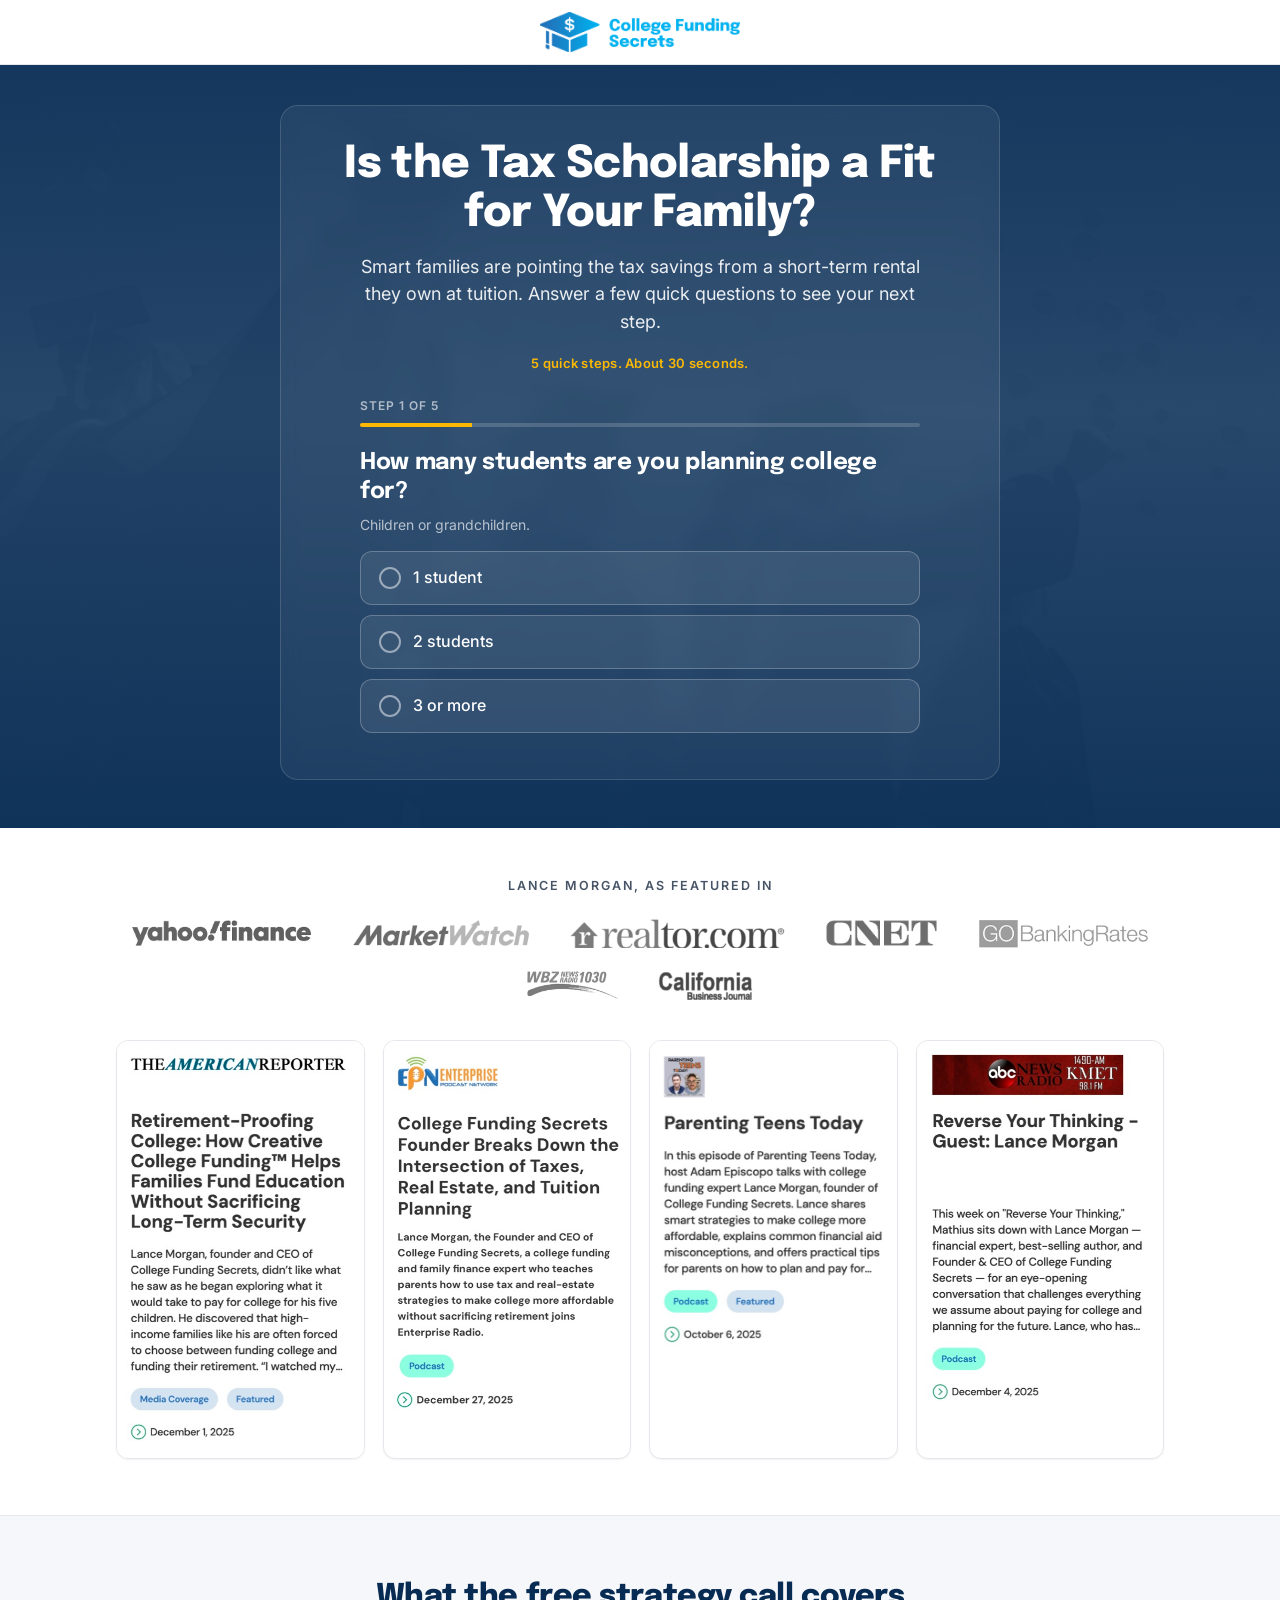
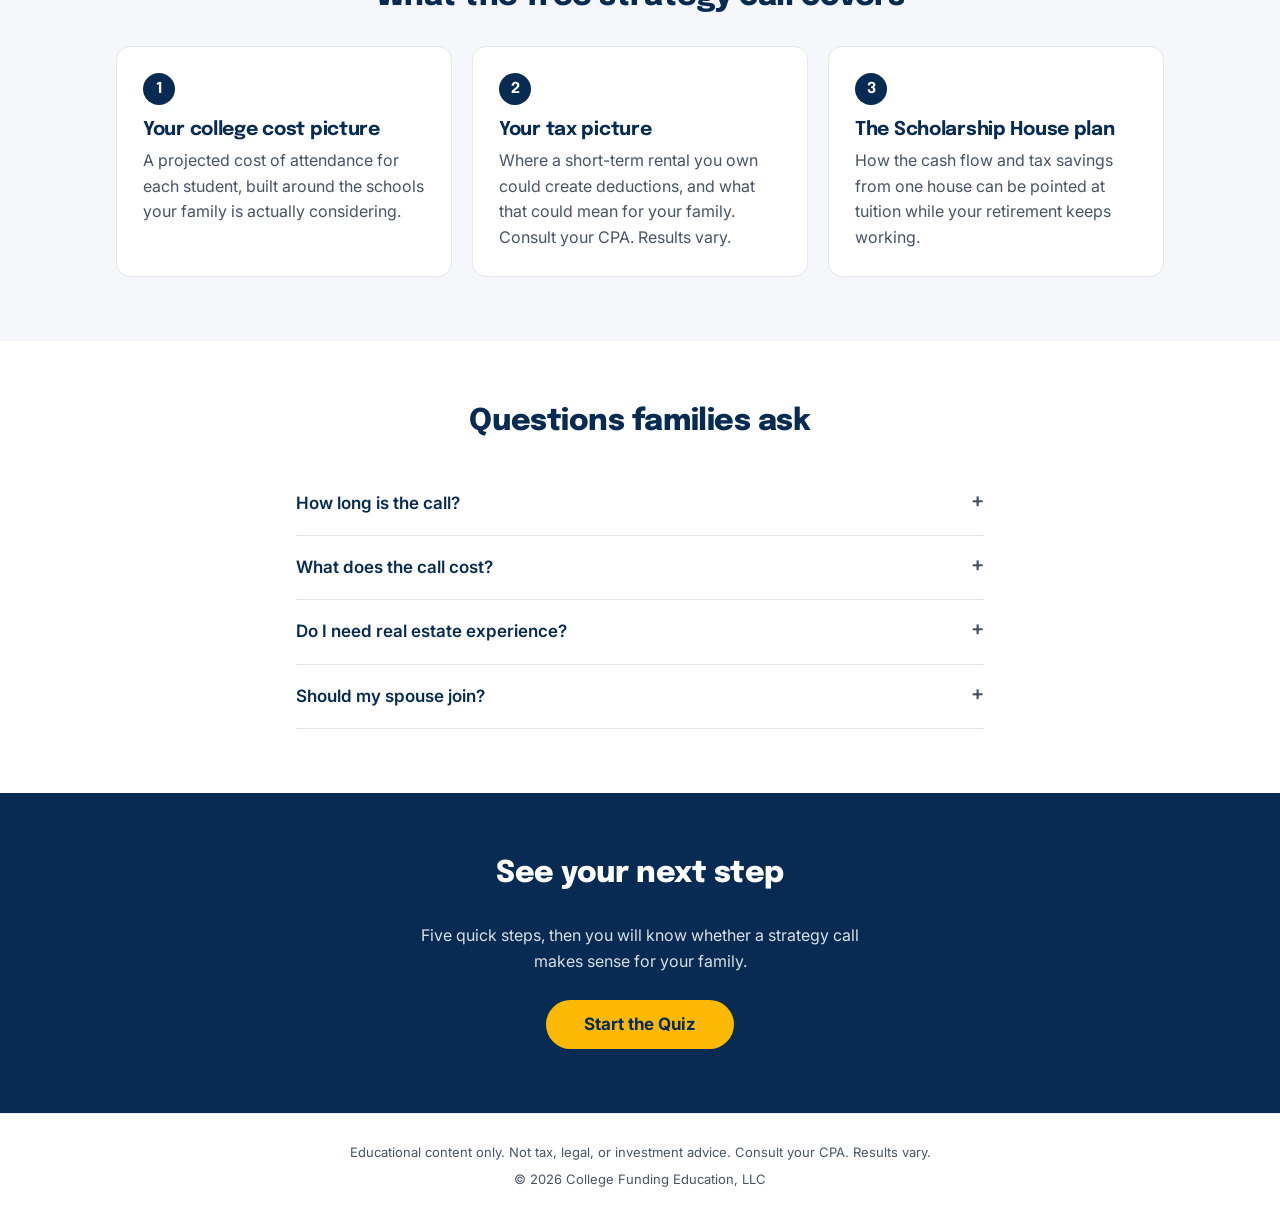
==== index.html @ 8c288daf "Tax Scholarship quiz funnel" ====
<!doctype html>
<html lang="en">
<head>
<meta charset="utf-8">
<meta name="viewport" content="width=device-width,initial-scale=1">
<title>Is the Tax Scholarship a Fit for Your Family?</title>
<meta name="description" content="">
<meta name="robots" content="noindex">
<link rel="preconnect" href="https://fonts.googleapis.com">
<link rel="preconnect" href="https://fonts.gstatic.com" crossorigin>
<link href="https://fonts.googleapis.com/css2?family=Epilogue:wght@700;800&family=Inter:wght@400;500;600&display=swap" rel="stylesheet">
<!-- Relative paths throughout (no leading slash), so the folder runs unchanged
     from a subdirectory on GitHub Pages, a GHL-hosted file, or file:// -->
<link rel="stylesheet" href="funnel.css">

<!-- Hyros universal script, copied from /li-old so the click is stitched across
     the hop from this page to the calendar. -->
<script>
/* Local previews (localhost, file://) must not send test visits and test
   emails to Lance's live pixel, GA4, Clarity or Hyros. Add ?track=1 to force
   tracking on in a local preview. */
window.FUNNEL_NO_TRACK = /^(localhost|127\.0\.0\.1|)$/.test(location.hostname) &&
                         !/[?&]track=1/.test(location.search);
</script>
<script>
if (!window.FUNNEL_NO_TRACK) {
var head = document.head;
var script = document.createElement('script');
script.type = 'text/javascript';
script.src = "https://211336.t.hyros.com/v1/lst/universal-script?ph=d2557963484bbd3fde07d4012f41f1094a35de990b7c147eac002d49f070d24c&tag=!clicked&ref_url=" + encodeURI(document.URL) ;
head.appendChild(script);
}
</script>

<!-- ============ TRACKING ============
     Every block here is inert until you put an id in funnel.config.js. Leave the
     ones you do not use exactly as they are: they cost nothing and removing them
     is how a pixel goes missing three clients later. -->
<script src="funnel.config.js"></script>
<script>
(function () {
  if (window.FUNNEL_NO_TRACK) { console.info('[funnel] local preview: tracking disabled'); return; }
  var t = (window.FUNNEL || {}).tracking || {};

  if (t.gtm) {
    (function(w,d,s,l,i){w[l]=w[l]||[];w[l].push({'gtm.start':+new Date(),event:'gtm.js'});
    var f=d.getElementsByTagName(s)[0],j=d.createElement(s);j.async=true;
    j.src='https://www.googletagmanager.com/gtm.js?id='+i;f.parentNode.insertBefore(j,f);
    })(window,document,'script','dataLayer',t.gtm);
  }

  var gaId = t.ga4 || (t.googleAds && t.googleAds.id) || '';
  if (gaId) {
    var s = document.createElement('script');
    s.async = true;
    s.src = 'https://www.googletagmanager.com/gtag/js?id=' + gaId;
    document.head.appendChild(s);
    window.dataLayer = window.dataLayer || [];
    window.gtag = function () { dataLayer.push(arguments); };
    gtag('js', new Date());
    if (t.ga4) gtag('config', t.ga4);
    if (t.googleAds && t.googleAds.id) gtag('config', t.googleAds.id);
  }

  if (t.metaPixel) {
    !function(f,b,e,v,n,t2,s2){if(f.fbq)return;n=f.fbq=function(){n.callMethod?
    n.callMethod.apply(n,arguments):n.queue.push(arguments)};if(!f._fbq)f._fbq=n;
    n.push=n;n.loaded=!0;n.version='2.0';n.queue=[];t2=b.createElement(e);t2.async=!0;
    t2.src=v;s2=b.getElementsByTagName(e)[0];s2.parentNode.insertBefore(t2,s2)}
    (window,document,'script','https://connect.facebook.net/en_US/fbevents.js');
    fbq('init', t.metaPixel); fbq('track', 'PageView');
  }

  if (t.clarity) {
    (function(c,l,a,r,i,t3,y){c[a]=c[a]||function(){(c[a].q=c[a].q||[]).push(arguments)};
    t3=l.createElement(r);t3.async=1;t3.src="https://www.clarity.ms/tag/"+i;
    y=l.getElementsByTagName(r)[0];y.parentNode.insertBefore(t3,y);
    })(window,document,"clarity","script",t.clarity);
  }
})();
</script>

<script>
/* Theme tokens come from the config so there is exactly one place colours live. */
(function () {
  var th = ((window.FUNNEL || {}).brand || {}).theme || {};
  var css = Object.keys(th).map(function (k) {
    return '--' + k.replace(/[A-Z]/g, function (m) { return '-' + m.toLowerCase(); }) + ':' + th[k];
  }).join(';');
  if (css) document.documentElement.setAttribute('style', css);
  var b = (window.FUNNEL || {}).brand || {};
  if (b.title) document.title = b.title;
  if (b.description) {
    var m = document.querySelector('meta[name=description]');
    if (m) m.setAttribute('content', b.description);
  }
})();
</script>
</head>

<body>

<div class="topbar"><img id="brandLogo" alt="College Funding Secrets" width="220" height="44"></div>

<!-- ============ HERO ============
     The quiz lives INSIDE the hero, so there is no scroll between reading the
     promise and answering the first question. Three states swap in the panel:
     quiz, qualified hand-off, not-a-fit hand-off. -->
<header class="hero" id="top">
  <div class="wrap">
    <div class="panel">
      <div id="heroHead">
        <h1 id="heroH1"></h1>
        <p class="sub" id="heroSub"></p>
        <p class="introNote" id="introNote"></p>
      </div>

      <section id="quiz" class="quiz" aria-label="Qualifying questions"></section>

      <section id="resOk" class="result" hidden aria-live="polite">
        <div class="spinner" aria-hidden="true"></div>
        <h2></h2>
        <p></p>
        <a class="cta" href="#"></a>
      </section>

      <section id="resDq" class="result" hidden aria-live="polite">
        <h2></h2>
        <p></p>
        <a class="cta" href="#"></a>
      </section>
    </div>
  </div>
</header>

<!-- ============ SECTIONS ============
     Rendered from CFG.sections. Order in the config is order on the page. -->
<div id="sections"></div>

<footer class="foot">
  <p id="footNote"></p>
  <p id="footBrand"></p>
</footer>

<script src="funnel.js"></script>
<script>
/* Section rendering. Kept out of funnel.js because this is presentation only. */
(function () {
  var CFG = window.FUNNEL, host = document.getElementById('sections');
  if (!CFG || !host) return;

  function esc(s) {
    return String(s == null ? '' : s).replace(/[&<>"]/g, function (c) {
      return ({ '&': '&amp;', '<': '&lt;', '>': '&gt;', '"': '&quot;' })[c];
    });
  }

  var build = {
    /* Press: an outlet logo strip, then the client's own media cards as images.
       Images, not retyped text, so nothing on the page can drift from what the
       outlet actually ran. */
    press: function (s) {
      var logos = s.logos || [], cards = s.cards || [];
      if (!logos.length && !cards.length) return '';
      return '<section class="sec press"><div class="inner">' +
        (s.title ? '<p class="eyebrow">' + esc(s.title) + '</p>' : '') +
        (logos.length ? '<div class="logos">' + logos.map(function (l) {
          return '<img src="' + esc(l.src) + '" alt="' + esc(l.alt) + '" loading="lazy">';
        }).join('') + '</div>' : '') +
        (cards.length ? '<div class="cards">' + cards.map(function (c) {
          return '<figure class="pcard"><img src="' + esc(c.src) + '" alt="' + esc(c.alt) + '" loading="lazy"></figure>';
        }).join('') + '</div>' : '') +
        '</div></section>';
    },
    covers: function (s) {
      return '<section class="sec band"><div class="inner"><h2>' + esc(s.title) + '</h2><div class="grid">' +
        (s.items || []).map(function (i, n) {
          return '<div class="cell"><span class="num">' + (n + 1) + '</span><h3>' + esc(i.title) + '</h3><p>' + esc(i.body) + '</p></div>';
        }).join('') + '</div></div></section>';
    },
    proof: function (s) {
      if (!(s.items || []).length) return '';
      return '<section class="band sec"><div class="inner"><h2>' + esc(s.title) + '</h2><div class="grid">' +
        s.items.map(function (i) {
          return '<blockquote class="cell"><p>' + esc(i.quote) + '</p>' +
            '<cite>' + esc(i.who || '') + '</cite></blockquote>';
        }).join('') + '</div></div></section>';
    },
    faq: function (s) {
      return '<section class="sec"><div class="inner narrow"><h2>' + esc(s.title) + '</h2>' +
        (s.items || []).map(function (i) {
          return '<details class="faq"><summary>' + esc(i.q) + '</summary><p>' + esc(i.a) + '</p></details>';
        }).join('') + '</div></section>';
    },
    finalcta: function (s) {
      return '<section class="sec final"><div class="inner"><h2>' + esc(s.title) + '</h2>' +
        '<p>' + esc(s.body) + '</p>' +
        '<button class="cta" data-scroll="quiz">' + esc(s.cta || 'Get started') + '</button></div></section>';
    }
  };

  host.innerHTML = (CFG.sections || [])
    .map(function (s) { return build[s.type] ? build[s.type](s) : ''; })
    .join('');

  /* Re-bind, because these buttons did not exist when funnel.js wired the page. */
  host.querySelectorAll('[data-scroll="quiz"]').forEach(function (b) {
    b.addEventListener('click', function (e) {
      e.preventDefault();
      document.getElementById('top').scrollIntoView({ behavior: 'smooth', block: 'start' });
    });
  });

  var logo = document.getElementById('brandLogo');
  if (logo && CFG.brand.logo) logo.src = CFG.brand.logo;
  var note = document.getElementById('introNote');
  if (note && CFG.quiz.intro) note.textContent = CFG.quiz.intro;
  var fn = document.getElementById('footNote');
  if (fn && CFG.footer) fn.textContent = CFG.footer;
  var fb = document.getElementById('footBrand');
  if (fb) fb.textContent = '© ' + new Date().getFullYear() + ' College Funding Education, LLC';

  var left = (document.body.textContent.match(/\[(CLAIM|NAME|PROOF|HEADING|ANSWER|ONE SENTENCE|RATING|PLATFORM|COUNT)[^\]]*\]/g) || []);
  if (left.length) {
    console.warn('[funnel] ' + left.length + ' unfilled placeholder(s) still on the page: ' + left.slice(0, 6).join(', '));
  }
})();
</script>
</body>
</html>
---- funnel.css ----
/* ============================================================================
 * FUNNEL STYLES
 *
 * Every colour is a custom property set from brand.theme in funnel.config.js.
 * The only literal colours below are white alphas for glass surfaces on the
 * navy hero, and one light red for error text on that dark panel.
 *
 * Type: Epilogue (headings) + Inter (body), per the CFS brand guide.
 * ==========================================================================*/

:root{
  --ink:#072B53; --paper:#FFFFFF; --accent:#FCB903; --accent-ink:#072B53;
  --muted:#475467; --line:#E4E7EC; --band:#F5F7FA;
  --hero-ink:#FFFFFF; --hero-wash-rgb:7,43,83;
  --maxw:1080px; --rad:14px;
  --head:'Epilogue',-apple-system,BlinkMacSystemFont,"Segoe UI",Roboto,Helvetica,Arial,sans-serif;
  --body:'Inter',-apple-system,BlinkMacSystemFont,"Segoe UI",Roboto,Helvetica,Arial,sans-serif;
}

*{box-sizing:border-box}
html{-webkit-text-size-adjust:100%}
body{margin:0;background:var(--paper);color:var(--ink);font:16px/1.6 var(--body)}
img{max-width:100%;display:block}
[hidden]{display:none!important}
.inner,.wrap{max-width:var(--maxw);margin:0 auto;padding:0 16px}
.inner.narrow{max-width:720px}

h1,h2,h3{font-family:var(--head);margin:0 0 .4em;line-height:1.12;letter-spacing:-.015em;font-weight:800}
h1{font-size:clamp(28px,4.6vw,44px)}
h2{font-size:clamp(24px,3vw,30px)}
h3{font-size:19px;font-weight:700}
p{margin:0 0 1em}

/* ---- top bar ------------------------------------------------------------
 * The logo is blue on transparent and built for a light ground (brand guide:
 * "use on a white or light background"), so it sits on a white bar rather
 * than on the navy hero. */
.topbar{background:var(--paper);border-bottom:1px solid var(--line);padding:12px 16px;display:flex;justify-content:center}
.topbar img{height:40px;width:auto}

/* ---- hero ---------------------------------------------------------------- */
.hero{
  position:relative;overflow:hidden;
  background:var(--ink) center/cover no-repeat;
  color:var(--hero-ink);text-align:center;padding:40px 0 48px;
}
.hero::after{
  content:'';position:absolute;inset:0;z-index:1;pointer-events:none;
  background:linear-gradient(180deg,
    rgba(var(--hero-wash-rgb),.93) 0%,
    rgba(var(--hero-wash-rgb),.84) 45%,
    rgba(var(--hero-wash-rgb),.95) 100%);
}
.hero .wrap{position:relative;z-index:2}

.hero .panel{
  background:rgba(255,255,255,.06);border:1px solid rgba(255,255,255,.14);
  border-radius:18px;padding:34px 34px 30px;max-width:720px;margin:0 auto;
  backdrop-filter:blur(8px);-webkit-backdrop-filter:blur(8px);
}
.hero h1{color:var(--hero-ink);margin-bottom:14px}
.hero .sub{
  font-size:clamp(16px,1.8vw,18px);max-width:560px;margin:0 auto 14px;
  color:rgba(255,255,255,.9);line-height:1.55;
}
.hero .introNote{
  display:inline-block;font-size:13px;font-weight:600;letter-spacing:.02em;
  color:var(--accent);margin-bottom:22px;
}

/* ---- quiz ----------------------------------------------------------------
 * min-height holds the page still as slides of different heights swap. */
.quiz{position:relative;max-width:560px;margin:0 auto;min-height:330px;text-align:left}

.qzprog{margin-bottom:22px}
.qzmeta{font-size:12px;font-weight:600;letter-spacing:.08em;text-transform:uppercase;
        color:rgba(255,255,255,.62);margin-bottom:8px}
.qztrack{height:4px;background:rgba(255,255,255,.16);border-radius:2px;overflow:hidden}
/* scaleX, not width: width animation forces layout on every frame. */
.qzbar{height:100%;width:100%;background:var(--accent);
       transform:scaleX(0);transform-origin:left center;transition:transform .3s ease}

.qslide{display:none}
.qslide.on{display:block;animation:qin .25s ease}
@keyframes qin{from{opacity:0;transform:translateY(6px)}to{opacity:1;transform:none}}

.qtitle{font-family:var(--head);font-size:23px;font-weight:700;line-height:1.25;
        margin-bottom:.55em;color:var(--hero-ink)}
.qnote{font-size:14px;color:rgba(255,255,255,.66);margin-top:-.35em;margin-bottom:1em}

.qopts{display:flex;flex-direction:column;gap:10px}
.qopt{
  display:flex;align-items:center;gap:12px;width:100%;text-align:left;
  background:rgba(255,255,255,.08);border:1px solid rgba(255,255,255,.24);
  border-radius:12px;padding:15px 18px;font:500 16px/1.35 var(--body);
  color:var(--hero-ink);cursor:pointer;transition:background .15s,border-color .15s;
  min-height:52px;
}
.qopt::before{
  content:'';flex:0 0 18px;height:18px;border-radius:50%;
  border:2px solid rgba(255,255,255,.5);transition:all .15s;
}
.qopt:hover{background:rgba(255,255,255,.14);border-color:rgba(255,255,255,.45)}
.qopt:focus-visible{outline:2px solid var(--accent);outline-offset:2px}
.qopt.sel{background:var(--accent);border-color:var(--accent);color:var(--accent-ink)}
.qopt.sel::before{border-color:var(--accent-ink);background:var(--accent-ink);box-shadow:inset 0 0 0 3px var(--accent)}

.qrow{display:flex;gap:10px}
.qrow input{flex:1;min-width:0}
.qtext .qinput,.qcontact input{
  width:100%;padding:15px 16px;border:1px solid rgba(255,255,255,.26);
  border-radius:10px;font:16px/1.2 var(--body);color:var(--hero-ink);
  background:rgba(255,255,255,.1);margin-bottom:10px;
}
.qtext .qinput::placeholder,.qcontact input::placeholder{color:rgba(255,255,255,.55)}
.qtext .qinput:focus,.qcontact input:focus{
  outline:2px solid var(--accent);outline-offset:1px;border-color:transparent;
  background:rgba(255,255,255,.16);
}

.qnext,.qgo{
  margin-top:12px;background:var(--accent);color:var(--accent-ink);border:0;
  border-radius:99px;padding:17px 34px;font:700 17px/1 var(--body);cursor:pointer;
}
.qnext:hover,.qgo:hover{filter:brightness(1.06)}
.qgo{width:100%;margin-top:4px}
.qnext:disabled,.qgo:disabled{opacity:.6;cursor:default;filter:none}

.qerr{color:#FFB4A8;font-size:14px;margin:2px 0 6px;display:none}
.qerr.on{display:block}

.qnav{margin-top:16px}
.qback{background:none;border:0;color:rgba(255,255,255,.7);font:500 14px/1 var(--body);
       cursor:pointer;padding:6px 0}
.qback:hover{color:#fff}

/* ---- result panels ------------------------------------------------------- */
.result{max-width:560px;margin:0 auto;padding:10px 0}
.result h2{color:var(--hero-ink)}
.result p{color:rgba(255,255,255,.9);font-size:17px;line-height:1.6}
.spinner{
  width:34px;height:34px;margin:0 auto 18px;border-radius:50%;
  border:3px solid rgba(255,255,255,.2);border-top-color:var(--accent);
  animation:spin .8s linear infinite;
}
@keyframes spin{to{transform:rotate(360deg)}}

/* ---- sections ------------------------------------------------------------ */
.sec{padding:64px 0}
.band{background:var(--band)}
.sec h2{text-align:center;margin-bottom:1.1em}

.press{padding:48px 0 56px;border-bottom:1px solid var(--line)}
.eyebrow{text-align:center;font-size:12.5px;font-weight:600;letter-spacing:.16em;
         text-transform:uppercase;color:var(--muted);margin-bottom:22px}
.logos{display:flex;flex-wrap:wrap;justify-content:center;align-items:center;gap:22px 38px;margin-bottom:40px}
.logos img{height:30px;width:auto;object-fit:contain;filter:grayscale(1);opacity:.72;transition:all .2s}
.logos img:hover{filter:none;opacity:1}
.cards{display:grid;grid-template-columns:repeat(4,1fr);gap:18px}
.pcard{margin:0;border:1px solid var(--line);border-radius:12px;overflow:hidden;background:#fff;
       box-shadow:0 1px 2px rgba(16,24,40,.05)}
.pcard img{width:100%;height:auto}

.grid{display:grid;grid-template-columns:repeat(auto-fit,minmax(240px,1fr));gap:20px}
.cell{background:var(--paper);border:1px solid var(--line);border-radius:var(--rad);padding:26px}
.cell p:last-child{margin-bottom:0}
.cell p{color:var(--muted)}
.num{display:inline-flex;align-items:center;justify-content:center;width:32px;height:32px;
     border-radius:50%;background:var(--ink);color:#fff;font:700 15px/1 var(--head);margin-bottom:14px}
blockquote.cell{margin:0}
blockquote cite{font-style:normal;font-size:13px;color:var(--muted)}

.faq{border-bottom:1px solid var(--line);padding:18px 0}
.faq summary{cursor:pointer;font-weight:600;list-style:none;font-size:17px}
.faq summary::-webkit-details-marker{display:none}
.faq summary::after{content:"+";float:right;color:var(--muted);font-size:20px;line-height:1}
.faq[open] summary::after{content:"\2013"}
.faq p{margin:12px 0 0;color:var(--muted)}

.final{text-align:center;background:var(--ink);color:#fff}
.final h2{color:#fff}
.final p{color:rgba(255,255,255,.85);max-width:44ch;margin:0 auto 1.6em}
.cta{
  display:inline-block;background:var(--accent);color:var(--accent-ink);
  border:0;border-radius:99px;padding:16px 38px;
  font:700 17px/1 var(--body);cursor:pointer;text-decoration:none;
}
.cta:hover{filter:brightness(1.06)}
.cta:focus-visible{outline:3px solid #fff;outline-offset:3px}

.foot{border-top:1px solid var(--line);padding:28px 16px 34px;text-align:center;font-size:13px;color:var(--muted)}
.foot p{margin:0 0 6px}

@media(max-width:900px){.cards{grid-template-columns:repeat(2,1fr)}}
@media(max-width:640px){
  .topbar img{height:32px}
  .hero{padding:22px 0 30px}
  .hero .panel{padding:24px 16px 22px;border-radius:14px;background:transparent;border:0;backdrop-filter:none;-webkit-backdrop-filter:none}
  .hero .sub{font-size:16px}
  .qtitle{font-size:21px}
  .quiz{min-height:310px}
  .qrow{flex-direction:column;gap:0}
  .sec{padding:48px 0}
  .logos{gap:18px 26px}
  .logos img{height:24px}
  /* Four cards at 2-up on a phone are too small to read, and stacked they are
     a very long scroll, so they become a swipeable row. The row scrolls inside
     itself; the page never scrolls sideways. */
  .cards{display:flex;gap:12px;overflow-x:auto;scroll-snap-type:x mandatory;
         margin:0 -16px;padding:0 16px 8px;-webkit-overflow-scrolling:touch}
  .pcard{flex:0 0 78%;scroll-snap-align:center}
}

@media(prefers-reduced-motion:reduce){
  .qslide.on{animation:none}
  .qzbar{transition:none}
  .spinner{animation-duration:2.4s}
}
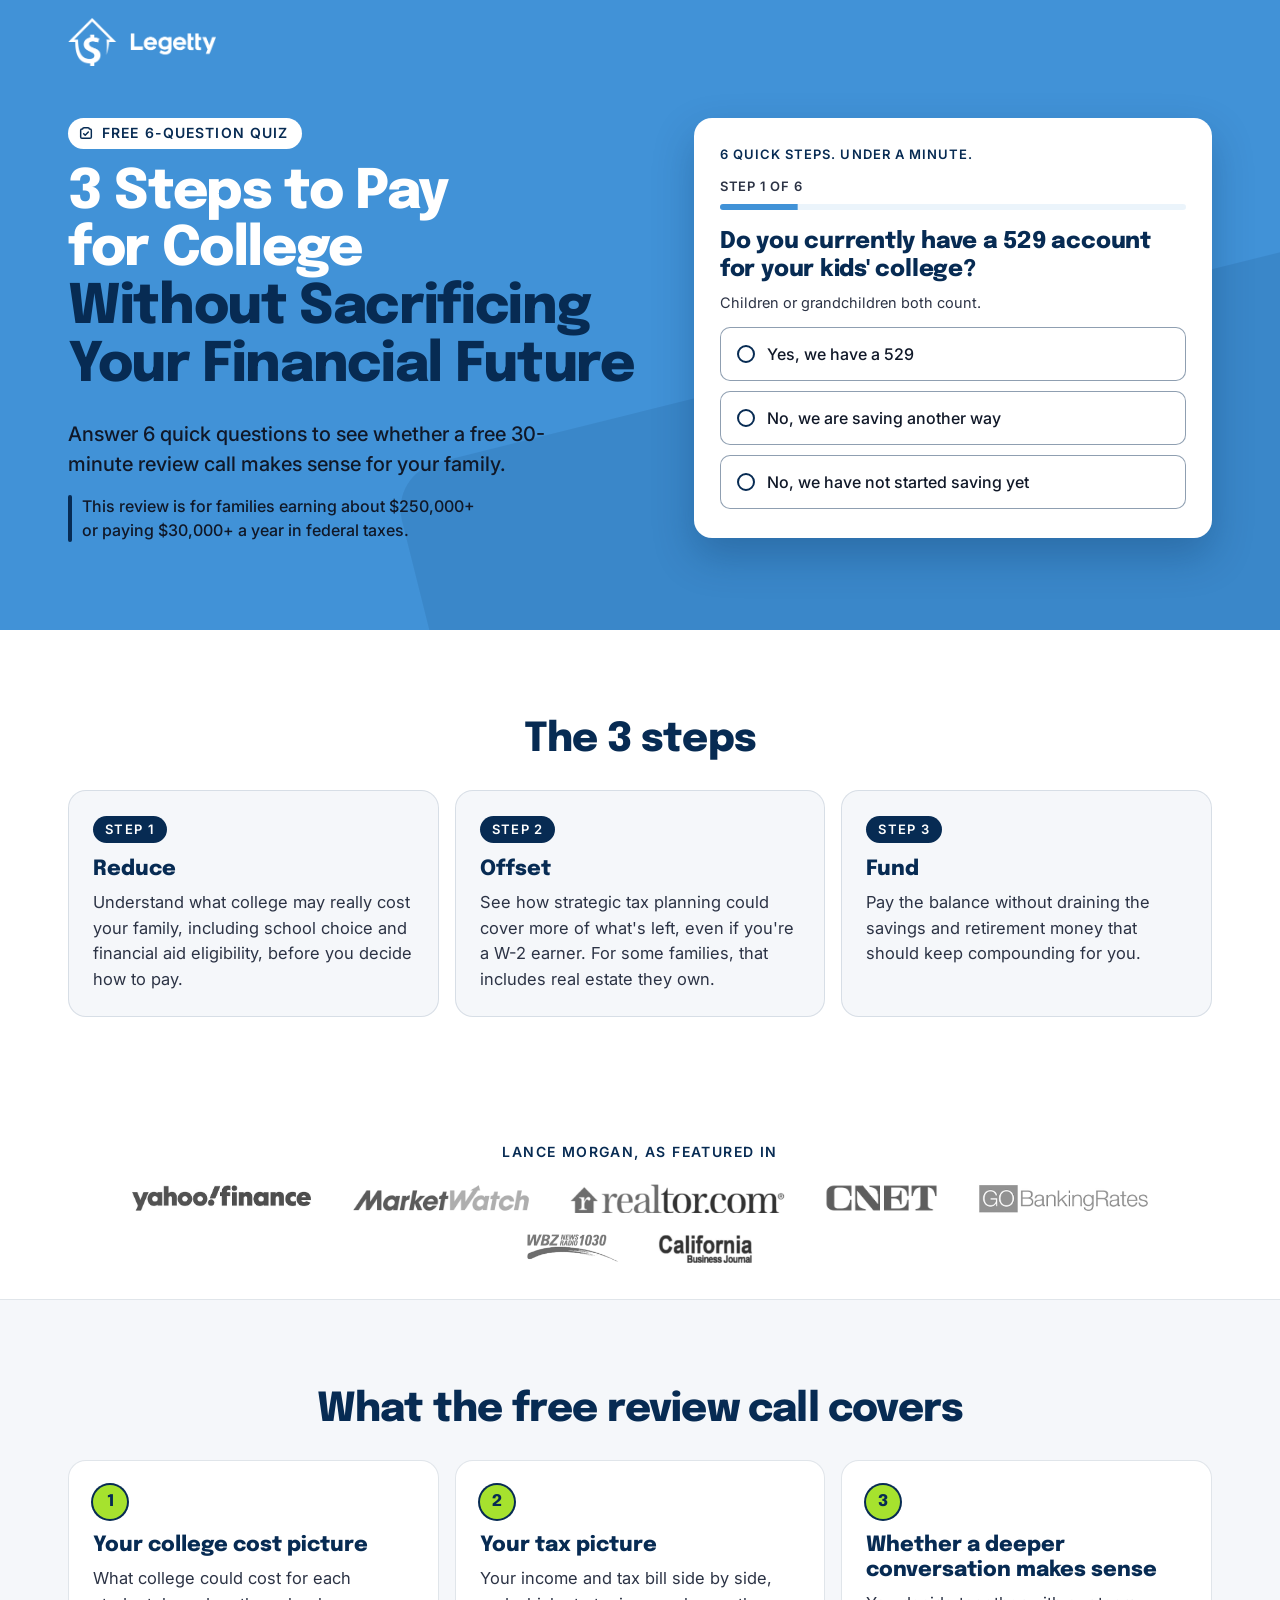
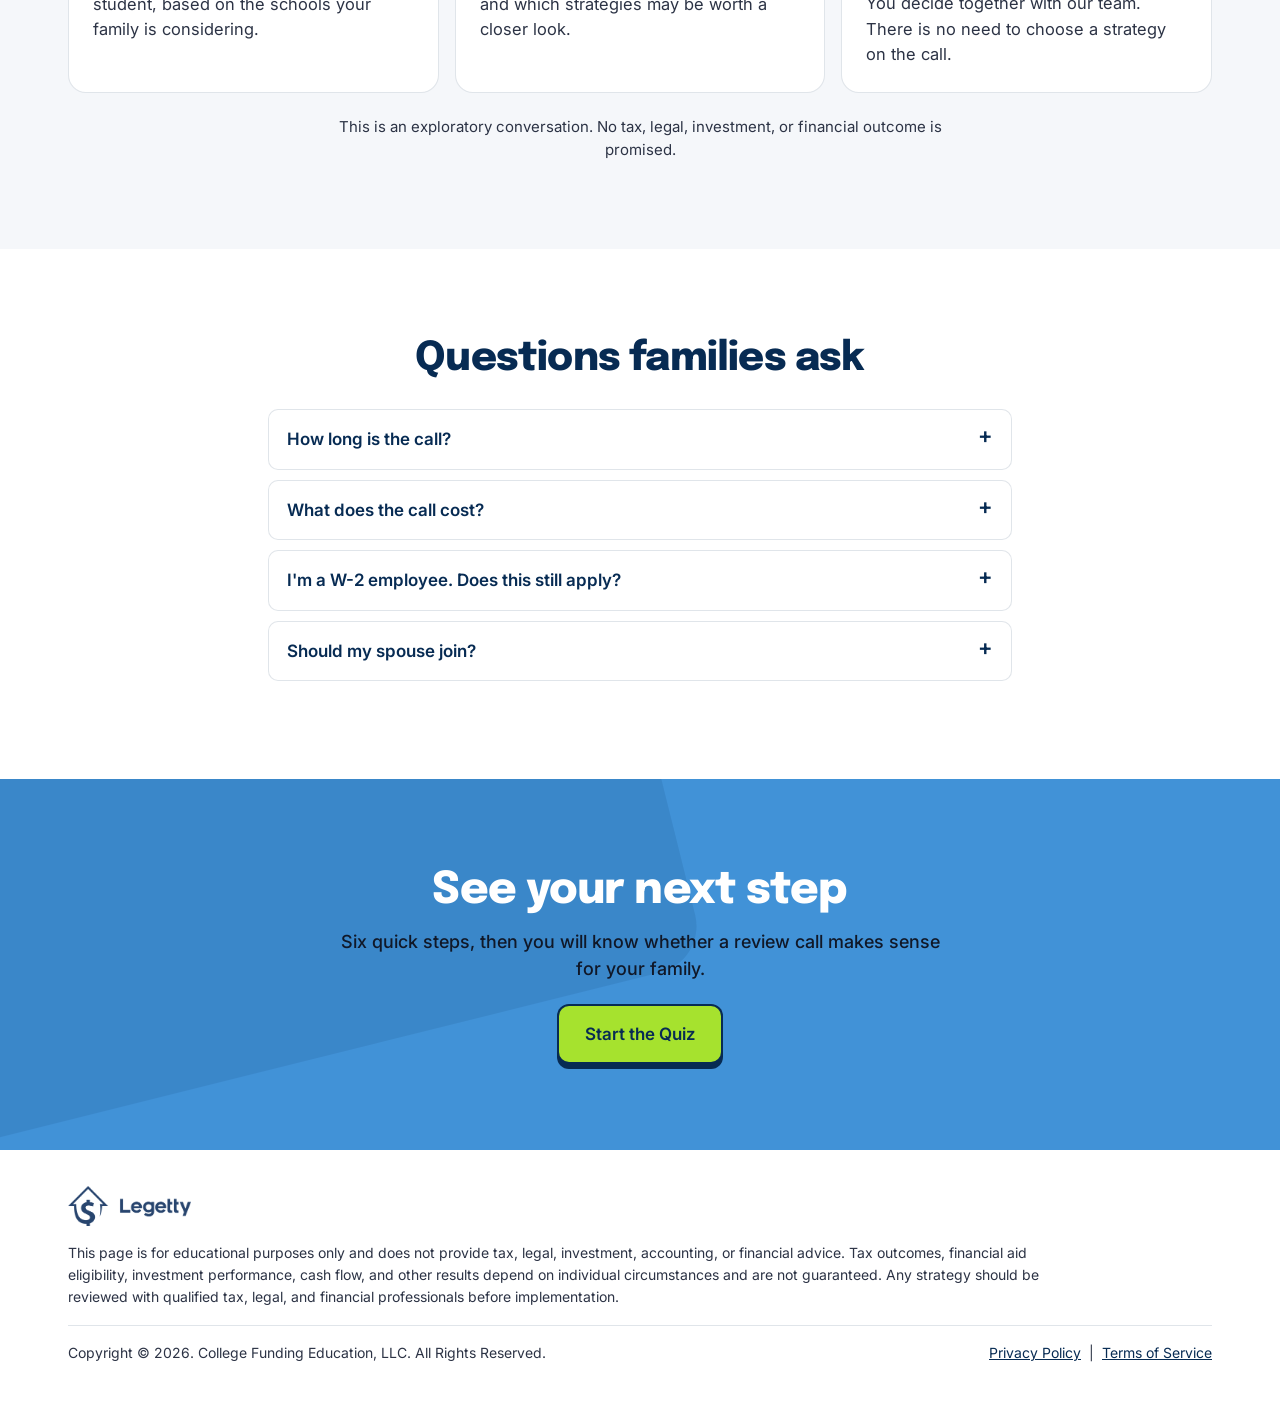
==== commit 890fc001: "Legetty rebrand: sales-conversation quiz questions + you-qualify booking page" ====
--- a/index.html
+++ b/index.html
@@ -3,7 +3,7 @@
 <head>
 <meta charset="utf-8">
 <meta name="viewport" content="width=device-width,initial-scale=1">
-<title>Is the Tax Scholarship a Fit for Your Family?</title>
+<title>3 Steps to Pay for College Without Sacrificing Your Financial Future</title>
 <meta name="description" content="">
 <meta name="robots" content="noindex">
 <link rel="preconnect" href="https://fonts.googleapis.com">
@@ -81,13 +81,7 @@
 </script>
 
 <script>
-/* Theme tokens come from the config so there is exactly one place colours live. */
 (function () {
-  var th = ((window.FUNNEL || {}).brand || {}).theme || {};
-  var css = Object.keys(th).map(function (k) {
-    return '--' + k.replace(/[A-Z]/g, function (m) { return '-' + m.toLowerCase(); }) + ':' + th[k];
-  }).join(';');
-  if (css) document.documentElement.setAttribute('style', css);
   var b = (window.FUNNEL || {}).brand || {};
   if (b.title) document.title = b.title;
   if (b.description) {
@@ -100,35 +94,47 @@
 
 <body>
 
-<div class="topbar"><img id="brandLogo" alt="College Funding Secrets" width="220" height="44"></div>
+<div class="topbar"><div class="wrap"><img src="assets/logo/legetty-white.png" alt="Legetty" width="660" height="214"></div></div>
 
 <!-- ============ HERO ============
-     The quiz lives INSIDE the hero, so there is no scroll between reading the
-     promise and answering the first question. Three states swap in the panel:
-     quiz, qualified hand-off, not-a-fit hand-off. -->
+     The quiz lives INSIDE the hero, in a white card. On phones the card sits
+     directly under the headline so the first question is on the first screen.
+     Three states swap inside the card: quiz, qualified hand-off, not-a-fit
+     hand-off. -->
 <header class="hero" id="top">
   <div class="wrap">
-    <div class="panel">
-      <div id="heroHead">
+    <div class="hero-grid">
+      <div class="hero-top">
+        <span class="kicker">
+          <svg width="16" height="16" viewBox="0 0 24 24" fill="none" aria-hidden="true"><path d="M9 4h6M9 4a2 2 0 0 0-2 2H6a2 2 0 0 0-2 2v10a2 2 0 0 0 2 2h12a2 2 0 0 0 2-2V8a2 2 0 0 0-2-2h-1a2 2 0 0 0-2-2M8.5 13l2.3 2.3 4.7-4.8" stroke="currentColor" stroke-width="2.2" stroke-linecap="round" stroke-linejoin="round"/></svg>
+          <span id="heroKicker"></span>
+        </span>
         <h1 id="heroH1"></h1>
+      </div>
+
+      <div class="quiz-card">
+        <div id="heroHead"><p class="introNote" id="introNote"></p></div>
+
+        <section id="quiz" class="quiz" aria-label="Quiz questions"></section>
+
+        <section id="resOk" class="result" hidden aria-live="polite">
+          <div class="spinner" aria-hidden="true"></div>
+          <h2></h2>
+          <p></p>
+          <a class="cta" href="#"></a>
+        </section>
+
+        <section id="resDq" class="result" hidden aria-live="polite">
+          <h2></h2>
+          <p></p>
+          <a class="cta" href="#"></a>
+        </section>
+      </div>
+
+      <div class="hero-more">
         <p class="sub" id="heroSub"></p>
-        <p class="introNote" id="introNote"></p>
+        <p class="qual" id="heroQual"></p>
       </div>
-
-      <section id="quiz" class="quiz" aria-label="Qualifying questions"></section>
-
-      <section id="resOk" class="result" hidden aria-live="polite">
-        <div class="spinner" aria-hidden="true"></div>
-        <h2></h2>
-        <p></p>
-        <a class="cta" href="#"></a>
-      </section>
-
-      <section id="resDq" class="result" hidden aria-live="polite">
-        <h2></h2>
-        <p></p>
-        <a class="cta" href="#"></a>
-      </section>
     </div>
   </div>
 </header>
@@ -138,8 +144,14 @@
 <div id="sections"></div>
 
 <footer class="foot">
-  <p id="footNote"></p>
-  <p id="footBrand"></p>
+  <div class="wrap">
+    <img src="assets/logo/legetty-navy.png" alt="Legetty" width="660" height="214" loading="lazy">
+    <p class="legal">This page is for educational purposes only and does not provide tax, legal, investment, accounting, or financial advice. Tax outcomes, financial aid eligibility, investment performance, cash flow, and other results depend on individual circumstances and are not guaranteed. Any strategy should be reviewed with qualified tax, legal, and financial professionals before implementation.</p>
+    <div class="foot-row">
+      <p>Copyright © 2026. College Funding Education, LLC. All Rights Reserved.</p>
+      <p><a href="https://collegefundingsecrets.com/privacy-policy" target="_blank" rel="noopener">Privacy Policy</a><span class="bar" aria-hidden="true">|</span><a href="https://collegefundingsecrets.com/terms-of-service" target="_blank" rel="noopener">Terms of Service</a></p>
+    </div>
+  </div>
 </footer>
 
 <script src="funnel.js"></script>
@@ -156,38 +168,32 @@
   }
 
   var build = {
-    /* Press: an outlet logo strip, then the client's own media cards as images.
-       Images, not retyped text, so nothing on the page can drift from what the
-       outlet actually ran. */
+    steps: function (s) {
+      return '<section class="sec white"><div class="inner"><h2 class="sec-h">' + esc(s.title) + '</h2><div class="grid">' +
+        (s.items || []).map(function (i, n) {
+          return '<div class="cell"><span class="tag">Step ' + (n + 1) + '</span><h3>' + esc(i.title) + '</h3><p>' + esc(i.body) + '</p></div>';
+        }).join('') + '</div></div></section>';
+    },
+    /* Press: outlet logos only. */
     press: function (s) {
-      var logos = s.logos || [], cards = s.cards || [];
-      if (!logos.length && !cards.length) return '';
-      return '<section class="sec press"><div class="inner">' +
+      var logos = s.logos || [];
+      if (!logos.length) return '';
+      return '<section class="press"><div class="inner">' +
         (s.title ? '<p class="eyebrow">' + esc(s.title) + '</p>' : '') +
-        (logos.length ? '<div class="logos">' + logos.map(function (l) {
+        '<div class="logos">' + logos.map(function (l) {
           return '<img src="' + esc(l.src) + '" alt="' + esc(l.alt) + '" loading="lazy">';
-        }).join('') + '</div>' : '') +
-        (cards.length ? '<div class="cards">' + cards.map(function (c) {
-          return '<figure class="pcard"><img src="' + esc(c.src) + '" alt="' + esc(c.alt) + '" loading="lazy"></figure>';
-        }).join('') + '</div>' : '') +
-        '</div></section>';
+        }).join('') + '</div></div></section>';
     },
     covers: function (s) {
-      return '<section class="sec band"><div class="inner"><h2>' + esc(s.title) + '</h2><div class="grid">' +
+      return '<section class="sec"><div class="inner"><h2 class="sec-h">' + esc(s.title) + '</h2><div class="grid">' +
         (s.items || []).map(function (i, n) {
           return '<div class="cell"><span class="num">' + (n + 1) + '</span><h3>' + esc(i.title) + '</h3><p>' + esc(i.body) + '</p></div>';
-        }).join('') + '</div></div></section>';
-    },
-    proof: function (s) {
-      if (!(s.items || []).length) return '';
-      return '<section class="band sec"><div class="inner"><h2>' + esc(s.title) + '</h2><div class="grid">' +
-        s.items.map(function (i) {
-          return '<blockquote class="cell"><p>' + esc(i.quote) + '</p>' +
-            '<cite>' + esc(i.who || '') + '</cite></blockquote>';
-        }).join('') + '</div></div></section>';
+        }).join('') + '</div>' +
+        (s.note ? '<p class="secnote">' + esc(s.note) + '</p>' : '') +
+        '</div></section>';
     },
     faq: function (s) {
-      return '<section class="sec"><div class="inner narrow"><h2>' + esc(s.title) + '</h2>' +
+      return '<section class="sec white"><div class="inner narrow"><h2 class="sec-h">' + esc(s.title) + '</h2>' +
         (s.items || []).map(function (i) {
           return '<details class="faq"><summary>' + esc(i.q) + '</summary><p>' + esc(i.a) + '</p></details>';
         }).join('') + '</div></section>';
@@ -211,19 +217,10 @@
     });
   });
 
-  var logo = document.getElementById('brandLogo');
-  if (logo && CFG.brand.logo) logo.src = CFG.brand.logo;
-  var note = document.getElementById('introNote');
-  if (note && CFG.quiz.intro) note.textContent = CFG.quiz.intro;
-  var fn = document.getElementById('footNote');
-  if (fn && CFG.footer) fn.textContent = CFG.footer;
-  var fb = document.getElementById('footBrand');
-  if (fb) fb.textContent = '© ' + new Date().getFullYear() + ' College Funding Education, LLC';
-
-  var left = (document.body.textContent.match(/\[(CLAIM|NAME|PROOF|HEADING|ANSWER|ONE SENTENCE|RATING|PLATFORM|COUNT)[^\]]*\]/g) || []);
-  if (left.length) {
-    console.warn('[funnel] ' + left.length + ' unfilled placeholder(s) still on the page: ' + left.slice(0, 6).join(', '));
-  }
+  function text(id, v) { var n = document.getElementById(id); if (n && v) n.textContent = v; }
+  text('introNote', CFG.quiz.intro);
+  text('heroKicker', CFG.kicker);
+  text('heroQual', CFG.qualifier);
 })();
 </script>
 </body>
--- a/funnel.css
+++ b/funnel.css
@@ -1,218 +1,232 @@
 /* ============================================================================
  * FUNNEL STYLES
  *
- * Every colour is a custom property set from brand.theme in funnel.config.js.
- * The only literal colours below are white alphas for glass surfaces on the
- * navy hero, and one light red for error text on that dark panel.
+ * Legetty / Tax Scholarships look, matched to the V3 booking page: Legetty logo
+ * on a CFS blue header, blue hero, white cards, Epilogue headlines, Inter body,
+ * green buttons with navy text and a navy edge. Tokens are the V3 page's.
  *
- * Type: Epilogue (headings) + Inter (body), per the CFS brand guide.
+ * Contrast notes (same rules as V3): white on CFS blue only at headline size,
+ * body copy on blue is ink (#101828, 5.2:1), navy on green is 10.6:1.
  * ==========================================================================*/
 
 :root{
-  --ink:#072B53; --paper:#FFFFFF; --accent:#FCB903; --accent-ink:#072B53;
-  --muted:#475467; --line:#E4E7EC; --band:#F5F7FA;
-  --hero-ink:#FFFFFF; --hero-wash-rgb:7,43,83;
-  --maxw:1080px; --rad:14px;
-  --head:'Epilogue',-apple-system,BlinkMacSystemFont,"Segoe UI",Roboto,Helvetica,Arial,sans-serif;
-  --body:'Inter',-apple-system,BlinkMacSystemFont,"Segoe UI",Roboto,Helvetica,Arial,sans-serif;
-}
-
-*{box-sizing:border-box}
-html{-webkit-text-size-adjust:100%}
-body{margin:0;background:var(--paper);color:var(--ink);font:16px/1.6 var(--body)}
+  --blue:#4192D7; --navy:#072B53; --gold:#FCB903; --green:#A6E22E;
+  --gray:#F5F7FA; --white:#FFFFFF; --ink:#101828; --ink-2:#2C3345;
+  --line:rgba(7,43,83,.12); --tint:rgba(65,146,215,.10);
+  --radius-card:18px; --radius-ctl:10px; --gutter:16px; --sec-pad:56px;
+  --head:"Epilogue","Inter",sans-serif;
+  --body:"Inter",system-ui,-apple-system,"Segoe UI",sans-serif;
+}
+@media(min-width:640px){:root{--gutter:28px}}
+@media(min-width:980px){:root{--sec-pad:88px}}
+
+*,*::before,*::after{box-sizing:border-box}
+html{-webkit-text-size-adjust:100%;scroll-behavior:smooth}
+body{margin:0;background:var(--gray);color:var(--ink);font:17px/1.55 var(--body);overflow-x:hidden}
 img{max-width:100%;display:block}
 [hidden]{display:none!important}
-.inner,.wrap{max-width:var(--maxw);margin:0 auto;padding:0 16px}
-.inner.narrow{max-width:720px}
-
-h1,h2,h3{font-family:var(--head);margin:0 0 .4em;line-height:1.12;letter-spacing:-.015em;font-weight:800}
-h1{font-size:clamp(28px,4.6vw,44px)}
-h2{font-size:clamp(24px,3vw,30px)}
-h3{font-size:19px;font-weight:700}
-p{margin:0 0 1em}
-
-/* ---- top bar ------------------------------------------------------------
- * The logo is blue on transparent and built for a light ground (brand guide:
- * "use on a white or light background"), so it sits on a white bar rather
- * than on the navy hero. */
-.topbar{background:var(--paper);border-bottom:1px solid var(--line);padding:12px 16px;display:flex;justify-content:center}
+h1,h2,h3{font-family:var(--head);margin:0}
+p{margin:0}
+.wrap,.inner{width:100%;max-width:1200px;margin:0 auto;padding:0 var(--gutter)}
+.inner.narrow{max-width:800px}
+
+/* ---- button (V3) ---------------------------------------------------------- */
+.btn,.qgo,.qnext,.cta{
+  display:inline-flex;align-items:center;justify-content:center;gap:10px;
+  min-height:56px;padding:14px 26px;border:0;cursor:pointer;
+  background:var(--green);color:var(--navy);
+  font:600 17px/1.25 var(--body);text-align:center;text-decoration:none;
+  border-radius:var(--radius-ctl);
+  box-shadow:0 0 0 2px var(--navy),0 5px 0 2px var(--navy);
+  transition:transform .15s ease,box-shadow .15s ease;
+}
+.btn:hover,.qgo:hover,.qnext:hover,.cta:hover{transform:translateY(-2px);box-shadow:0 0 0 2px var(--navy),0 7px 0 2px var(--navy)}
+.btn:focus-visible,.qgo:focus-visible,.qnext:focus-visible,.cta:focus-visible{outline:3px solid var(--navy);outline-offset:5px}
+.qgo:disabled,.qnext:disabled{opacity:.6;cursor:default;transform:none}
+
+/* ---- header: logo only, CFS blue ------------------------------------------ */
+.topbar{background:var(--blue)}
+.topbar .wrap{display:flex;align-items:center;height:64px}
 .topbar img{height:40px;width:auto}
-
-/* ---- hero ---------------------------------------------------------------- */
-.hero{
-  position:relative;overflow:hidden;
-  background:var(--ink) center/cover no-repeat;
-  color:var(--hero-ink);text-align:center;padding:40px 0 48px;
-}
-.hero::after{
-  content:'';position:absolute;inset:0;z-index:1;pointer-events:none;
-  background:linear-gradient(180deg,
-    rgba(var(--hero-wash-rgb),.93) 0%,
-    rgba(var(--hero-wash-rgb),.84) 45%,
-    rgba(var(--hero-wash-rgb),.95) 100%);
-}
-.hero .wrap{position:relative;z-index:2}
-
-.hero .panel{
-  background:rgba(255,255,255,.06);border:1px solid rgba(255,255,255,.14);
-  border-radius:18px;padding:34px 34px 30px;max-width:720px;margin:0 auto;
-  backdrop-filter:blur(8px);-webkit-backdrop-filter:blur(8px);
-}
-.hero h1{color:var(--hero-ink);margin-bottom:14px}
-.hero .sub{
-  font-size:clamp(16px,1.8vw,18px);max-width:560px;margin:0 auto 14px;
-  color:rgba(255,255,255,.9);line-height:1.55;
-}
-.hero .introNote{
-  display:inline-block;font-size:13px;font-weight:600;letter-spacing:.02em;
-  color:var(--accent);margin-bottom:22px;
-}
-
-/* ---- quiz ----------------------------------------------------------------
- * min-height holds the page still as slides of different heights swap. */
-.quiz{position:relative;max-width:560px;margin:0 auto;min-height:330px;text-align:left}
-
-.qzprog{margin-bottom:22px}
-.qzmeta{font-size:12px;font-weight:600;letter-spacing:.08em;text-transform:uppercase;
-        color:rgba(255,255,255,.62);margin-bottom:8px}
-.qztrack{height:4px;background:rgba(255,255,255,.16);border-radius:2px;overflow:hidden}
+@media(min-width:980px){.topbar .wrap{height:84px}.topbar img{height:48px}}
+
+/* ---- hero ------------------------------------------------------------------
+ * Phones: kicker + headline, then the quiz card, then the supporting copy, so
+ * the first question is on the first screen. Desktop: copy left, card right. */
+.hero{position:relative;background:var(--blue);color:var(--white);padding-bottom:48px;overflow:hidden;isolation:isolate}
+.hero::before{
+  content:"";position:absolute;z-index:-1;right:-12%;bottom:-38%;width:78%;height:90%;
+  background:var(--navy);opacity:.10;transform:rotate(-14deg);border-radius:48px;
+}
+.hero-grid{display:grid;gap:20px;padding-top:10px;grid-template-areas:"top" "card" "more"}
+.hero-top{grid-area:top;text-align:center}
+.hero-more{grid-area:more;text-align:center;padding-top:4px}
+.quiz-card{grid-area:card}
+
+.kicker{
+  display:inline-flex;align-items:center;gap:8px;background:var(--white);color:var(--navy);
+  font-weight:600;font-size:12.5px;letter-spacing:.08em;text-transform:uppercase;
+  padding:6px 12px 6px 9px;border-radius:999px;line-height:1.2;
+}
+.kicker svg{flex:none}
+.hero h1{
+  margin-top:12px;font-weight:800;font-size:1.75rem;line-height:1.08;letter-spacing:-.02em;
+  text-wrap:balance;color:var(--white);
+}
+.hero h1 .deep{color:var(--navy)}
+.hero h1 .lead-in{display:block}
+.hero .sub{font-size:16px;line-height:1.5;font-weight:500;color:var(--ink);max-width:36em;margin:0 auto;text-wrap:balance}
+.qual{margin-top:12px;font-size:14px;line-height:1.45;font-weight:500;color:var(--ink);text-wrap:balance}
+
+@media(min-width:640px){
+  .kicker{font-size:14px;padding:7px 14px 7px 10px}
+  .hero h1{font-size:clamp(2.05rem,1.25rem + 3.6vw,3.4rem);line-height:1.06;letter-spacing:-.025em;margin-top:16px}
+  .hero .sub{font-size:clamp(1.0625rem,1rem + .35vw,1.25rem)}
+  .qual{font-size:16px}
+}
+@media(min-width:980px){
+  .hero{padding-bottom:88px}
+  .hero-grid{
+    grid-template-columns:minmax(0,1.1fr) minmax(0,1fr);gap:20px 56px;padding-top:34px;
+    grid-template-areas:"top card" "more card";align-items:start;
+  }
+  .hero-top,.hero-more{text-align:left}
+  .hero-top{align-self:end}
+  .hero .sub{margin:0}
+  .qual{display:flex;gap:10px;align-items:flex-start;margin-top:16px}
+  .qual::before{content:"";flex:none;width:4px;align-self:stretch;background:var(--navy);border-radius:2px}
+}
+
+/* ---- quiz card ------------------------------------------------------------- */
+.quiz-card{
+  background:var(--white);color:var(--ink);border-radius:var(--radius-card);
+  padding:18px 16px 16px;box-shadow:0 18px 40px rgba(7,43,83,.28);text-align:left;
+}
+@media(min-width:640px){.quiz-card{padding:26px 26px 22px}}
+.introNote{font-size:13px;font-weight:600;letter-spacing:.08em;text-transform:uppercase;color:var(--navy);margin-bottom:12px}
+
+/* min-height holds the page still as slides of different heights swap. */
+.quiz{position:relative;min-height:340px}
+.qzprog{margin-bottom:18px}
+.qzmeta{font-size:13px;font-weight:600;letter-spacing:.06em;text-transform:uppercase;color:var(--ink-2);margin-bottom:8px}
+.qztrack{height:6px;background:var(--tint);border-radius:3px;overflow:hidden}
 /* scaleX, not width: width animation forces layout on every frame. */
-.qzbar{height:100%;width:100%;background:var(--accent);
-       transform:scaleX(0);transform-origin:left center;transition:transform .3s ease}
+.qzbar{height:100%;width:100%;background:var(--blue);transform:scaleX(0);transform-origin:left center;transition:transform .3s ease}
 
 .qslide{display:none}
 .qslide.on{display:block;animation:qin .25s ease}
-@keyframes qin{from{opacity:0;transform:translateY(6px)}to{opacity:1;transform:none}}
-
-.qtitle{font-family:var(--head);font-size:23px;font-weight:700;line-height:1.25;
-        margin-bottom:.55em;color:var(--hero-ink)}
-.qnote{font-size:14px;color:rgba(255,255,255,.66);margin-top:-.35em;margin-bottom:1em}
+@keyframes qin{from{transform:translateY(6px)}to{transform:none}}
+
+.qtitle{font-family:var(--head);font-size:20px;font-weight:800;line-height:1.22;letter-spacing:-.01em;color:var(--navy);margin-bottom:8px;text-wrap:pretty}
+.qnote{font-size:14.5px;line-height:1.45;color:var(--ink-2);margin-bottom:14px}
+@media(min-width:640px){.qtitle{font-size:23px}}
 
 .qopts{display:flex;flex-direction:column;gap:10px}
 .qopt{
   display:flex;align-items:center;gap:12px;width:100%;text-align:left;
-  background:rgba(255,255,255,.08);border:1px solid rgba(255,255,255,.24);
-  border-radius:12px;padding:15px 18px;font:500 16px/1.35 var(--body);
-  color:var(--hero-ink);cursor:pointer;transition:background .15s,border-color .15s;
-  min-height:52px;
-}
-.qopt::before{
-  content:'';flex:0 0 18px;height:18px;border-radius:50%;
-  border:2px solid rgba(255,255,255,.5);transition:all .15s;
-}
-.qopt:hover{background:rgba(255,255,255,.14);border-color:rgba(255,255,255,.45)}
-.qopt:focus-visible{outline:2px solid var(--accent);outline-offset:2px}
-.qopt.sel{background:var(--accent);border-color:var(--accent);color:var(--accent-ink)}
-.qopt.sel::before{border-color:var(--accent-ink);background:var(--accent-ink);box-shadow:inset 0 0 0 3px var(--accent)}
+  background:var(--white);border:1.5px solid rgba(7,43,83,.45);border-radius:var(--radius-ctl);
+  padding:14px 16px;font:500 16px/1.35 var(--body);color:var(--ink);cursor:pointer;
+  min-height:54px;transition:background .15s,border-color .15s;
+}
+.qopt::before{content:"";flex:0 0 18px;height:18px;border-radius:50%;border:2px solid var(--navy);transition:all .15s}
+.qopt:hover{background:var(--tint);border-color:var(--navy)}
+.qopt:focus-visible{outline:3px solid var(--blue);outline-offset:2px}
+.qopt.sel{background:var(--green);border-color:var(--navy);color:var(--navy);font-weight:600}
+.qopt.sel::before{background:var(--navy);box-shadow:inset 0 0 0 3px var(--green)}
 
 .qrow{display:flex;gap:10px}
 .qrow input{flex:1;min-width:0}
 .qtext .qinput,.qcontact input{
-  width:100%;padding:15px 16px;border:1px solid rgba(255,255,255,.26);
-  border-radius:10px;font:16px/1.2 var(--body);color:var(--hero-ink);
-  background:rgba(255,255,255,.1);margin-bottom:10px;
-}
-.qtext .qinput::placeholder,.qcontact input::placeholder{color:rgba(255,255,255,.55)}
-.qtext .qinput:focus,.qcontact input:focus{
-  outline:2px solid var(--accent);outline-offset:1px;border-color:transparent;
-  background:rgba(255,255,255,.16);
-}
-
-.qnext,.qgo{
-  margin-top:12px;background:var(--accent);color:var(--accent-ink);border:0;
-  border-radius:99px;padding:17px 34px;font:700 17px/1 var(--body);cursor:pointer;
-}
-.qnext:hover,.qgo:hover{filter:brightness(1.06)}
-.qgo{width:100%;margin-top:4px}
-.qnext:disabled,.qgo:disabled{opacity:.6;cursor:default;filter:none}
-
-.qerr{color:#FFB4A8;font-size:14px;margin:2px 0 6px;display:none}
+  width:100%;padding:15px 16px;border:1.5px solid rgba(7,43,83,.45);border-radius:var(--radius-ctl);
+  font:16px/1.2 var(--body);color:var(--ink);background:var(--white);margin-bottom:10px;
+}
+.qtext .qinput::placeholder,.qcontact input::placeholder{color:#5B6475}
+.qtext .qinput:focus,.qcontact input:focus{outline:3px solid var(--blue);outline-offset:1px;border-color:var(--navy)}
+.qgo{width:100%;margin:6px 0 7px}
+.qnext{margin-top:12px}
+.qerr{color:#B42318;font-size:14px;font-weight:500;margin:2px 0 8px;display:none}
 .qerr.on{display:block}
-
-.qnav{margin-top:16px}
-.qback{background:none;border:0;color:rgba(255,255,255,.7);font:500 14px/1 var(--body);
-       cursor:pointer;padding:6px 0}
-.qback:hover{color:#fff}
-
-/* ---- result panels ------------------------------------------------------- */
-.result{max-width:560px;margin:0 auto;padding:10px 0}
-.result h2{color:var(--hero-ink)}
-.result p{color:rgba(255,255,255,.9);font-size:17px;line-height:1.6}
+.qprivacy{font-size:13px;color:var(--ink-2);margin-top:12px;text-align:center}
+.qprivacy a{color:var(--navy)}
+
+.qnav{margin-top:14px}
+.qback{background:none;border:0;color:var(--ink-2);font:500 14px/1 var(--body);cursor:pointer;padding:8px 0}
+.qback:hover{color:var(--navy)}
+
+/* ---- result panels (inside the card) --------------------------------------- */
+.result{padding:8px 0 4px;text-align:center}
+.result h2{font-weight:800;font-size:24px;line-height:1.15;color:var(--navy);text-wrap:balance}
+.result p{color:var(--ink-2);font-size:16.5px;line-height:1.55;margin:12px 0 20px}
 .spinner{
-  width:34px;height:34px;margin:0 auto 18px;border-radius:50%;
-  border:3px solid rgba(255,255,255,.2);border-top-color:var(--accent);
-  animation:spin .8s linear infinite;
+  width:34px;height:34px;margin:0 auto 16px;border-radius:50%;
+  border:3px solid var(--tint);border-top-color:var(--blue);animation:spin .8s linear infinite;
 }
 @keyframes spin{to{transform:rotate(360deg)}}
 
-/* ---- sections ------------------------------------------------------------ */
-.sec{padding:64px 0}
-.band{background:var(--band)}
-.sec h2{text-align:center;margin-bottom:1.1em}
-
-.press{padding:48px 0 56px;border-bottom:1px solid var(--line)}
-.eyebrow{text-align:center;font-size:12.5px;font-weight:600;letter-spacing:.16em;
-         text-transform:uppercase;color:var(--muted);margin-bottom:22px}
-.logos{display:flex;flex-wrap:wrap;justify-content:center;align-items:center;gap:22px 38px;margin-bottom:40px}
-.logos img{height:30px;width:auto;object-fit:contain;filter:grayscale(1);opacity:.72;transition:all .2s}
-.logos img:hover{filter:none;opacity:1}
-.cards{display:grid;grid-template-columns:repeat(4,1fr);gap:18px}
-.pcard{margin:0;border:1px solid var(--line);border-radius:12px;overflow:hidden;background:#fff;
-       box-shadow:0 1px 2px rgba(16,24,40,.05)}
-.pcard img{width:100%;height:auto}
-
-.grid{display:grid;grid-template-columns:repeat(auto-fit,minmax(240px,1fr));gap:20px}
-.cell{background:var(--paper);border:1px solid var(--line);border-radius:var(--rad);padding:26px}
-.cell p:last-child{margin-bottom:0}
-.cell p{color:var(--muted)}
-.num{display:inline-flex;align-items:center;justify-content:center;width:32px;height:32px;
-     border-radius:50%;background:var(--ink);color:#fff;font:700 15px/1 var(--head);margin-bottom:14px}
-blockquote.cell{margin:0}
-blockquote cite{font-style:normal;font-size:13px;color:var(--muted)}
-
-.faq{border-bottom:1px solid var(--line);padding:18px 0}
-.faq summary{cursor:pointer;font-weight:600;list-style:none;font-size:17px}
+/* ---- sections --------------------------------------------------------------- */
+.sec{padding:var(--sec-pad) 0}
+.sec.white{background:var(--white)}
+.sec-h{
+  font-weight:800;font-size:clamp(1.6rem,1.2rem + 1.7vw,2.5rem);line-height:1.1;
+  letter-spacing:-.02em;color:var(--navy);text-wrap:balance;text-align:center;margin-bottom:28px;
+}
+.grid{display:grid;grid-template-columns:repeat(auto-fit,minmax(250px,1fr));gap:16px}
+.cell{background:var(--white);border:1px solid var(--line);border-radius:var(--radius-card);padding:24px}
+.sec.white .cell{background:var(--gray)}
+.cell h3{font-weight:800;font-size:21px;line-height:1.2;color:var(--navy);margin-bottom:8px}
+.cell p{color:var(--ink-2);font-size:16.5px}
+.tag{
+  display:inline-block;background:var(--navy);color:var(--white);border-radius:999px;
+  font:600 13px/1 var(--body);letter-spacing:.1em;text-transform:uppercase;padding:7px 12px;margin-bottom:14px;
+}
+.num{
+  display:inline-flex;align-items:center;justify-content:center;width:34px;height:34px;border-radius:50%;
+  background:var(--green);color:var(--navy);box-shadow:0 0 0 2px var(--navy);
+  font:800 16px/1 var(--head);margin-bottom:14px;
+}
+.secnote{text-align:center;color:var(--ink-2);font-size:15px;max-width:44em;margin:22px auto 0}
+
+.press{padding:36px 0;background:var(--white);border-bottom:1px solid var(--line)}
+.eyebrow{text-align:center;font-size:14px;font-weight:600;letter-spacing:.1em;text-transform:uppercase;color:var(--navy);margin-bottom:20px}
+.logos{display:flex;flex-wrap:wrap;justify-content:center;align-items:center;gap:20px 38px}
+.logos img{height:30px;width:auto;object-fit:contain;filter:grayscale(1);opacity:.8}
+
+.faq{background:var(--white);border:1px solid var(--line);border-radius:var(--radius-ctl);padding:0 18px;margin-bottom:10px}
+.faq summary{cursor:pointer;font-weight:600;list-style:none;font-size:17px;color:var(--navy);padding:16px 28px 16px 0;position:relative}
 .faq summary::-webkit-details-marker{display:none}
-.faq summary::after{content:"+";float:right;color:var(--muted);font-size:20px;line-height:1}
-.faq[open] summary::after{content:"\2013"}
-.faq p{margin:12px 0 0;color:var(--muted)}
-
-.final{text-align:center;background:var(--ink);color:#fff}
-.final h2{color:#fff}
-.final p{color:rgba(255,255,255,.85);max-width:44ch;margin:0 auto 1.6em}
-.cta{
-  display:inline-block;background:var(--accent);color:var(--accent-ink);
-  border:0;border-radius:99px;padding:16px 38px;
-  font:700 17px/1 var(--body);cursor:pointer;text-decoration:none;
-}
-.cta:hover{filter:brightness(1.06)}
-.cta:focus-visible{outline:3px solid #fff;outline-offset:3px}
-
-.foot{border-top:1px solid var(--line);padding:28px 16px 34px;text-align:center;font-size:13px;color:var(--muted)}
-.foot p{margin:0 0 6px}
-
-@media(max-width:900px){.cards{grid-template-columns:repeat(2,1fr)}}
-@media(max-width:640px){
-  .topbar img{height:32px}
-  .hero{padding:22px 0 30px}
-  .hero .panel{padding:24px 16px 22px;border-radius:14px;background:transparent;border:0;backdrop-filter:none;-webkit-backdrop-filter:none}
-  .hero .sub{font-size:16px}
-  .qtitle{font-size:21px}
-  .quiz{min-height:310px}
+.faq summary::after{content:"+";position:absolute;right:0;top:14px;color:var(--navy);font-size:22px;line-height:1}
+.faq[open] summary::after{content:"\2212"}
+.faq summary:focus-visible{outline:3px solid var(--blue);outline-offset:3px}
+.faq p{padding:0 0 16px;color:var(--ink-2)}
+
+.final{background:var(--blue);position:relative;overflow:hidden;isolation:isolate;text-align:center}
+.final::before{
+  content:"";position:absolute;z-index:-1;left:-18%;top:-40%;width:70%;height:120%;
+  background:var(--navy);opacity:.10;transform:rotate(-14deg);border-radius:48px;
+}
+.final h2{font-weight:800;font-size:clamp(1.75rem,1.2rem + 2.3vw,2.75rem);line-height:1.08;letter-spacing:-.02em;color:var(--white);text-wrap:balance}
+.final p{margin:14px auto 24px;font-size:18px;line-height:1.5;font-weight:500;color:var(--ink);max-width:34em}
+.final .cta:focus-visible{outline-color:var(--white)}
+
+/* ---- footer ------------------------------------------------------------------ */
+.foot{background:var(--white);padding:36px 0 40px;color:var(--ink-2);font-size:14px;line-height:1.55}
+.foot img{height:40px;width:auto;margin-bottom:16px}
+.foot .legal{max-width:70em}
+.foot-row{display:flex;flex-wrap:wrap;gap:8px 24px;justify-content:space-between;margin-top:18px;padding-top:16px;border-top:1px solid var(--line)}
+.foot a{color:var(--navy)}
+.foot .bar{margin:0 8px;color:var(--ink-2)}
+
+@media(max-width:639px){
+  .quiz{min-height:320px}
   .qrow{flex-direction:column;gap:0}
-  .sec{padding:48px 0}
-  .logos{gap:18px 26px}
+  .logos{gap:16px 26px}
   .logos img{height:24px}
-  /* Four cards at 2-up on a phone are too small to read, and stacked they are
-     a very long scroll, so they become a swipeable row. The row scrolls inside
-     itself; the page never scrolls sideways. */
-  .cards{display:flex;gap:12px;overflow-x:auto;scroll-snap-type:x mandatory;
-         margin:0 -16px;padding:0 16px 8px;-webkit-overflow-scrolling:touch}
-  .pcard{flex:0 0 78%;scroll-snap-align:center}
+  .foot{text-align:center}
+  .foot img{margin-left:auto;margin-right:auto}
+  .foot-row{justify-content:center}
 }
 
 @media(prefers-reduced-motion:reduce){
-  .qslide.on{animation:none}
-  .qzbar{transition:none}
-  .spinner{animation-duration:2.4s}
-}
+  html{scroll-behavior:auto}
+  *,*::before,*::after{animation:none!important;transition:none!important}
+}
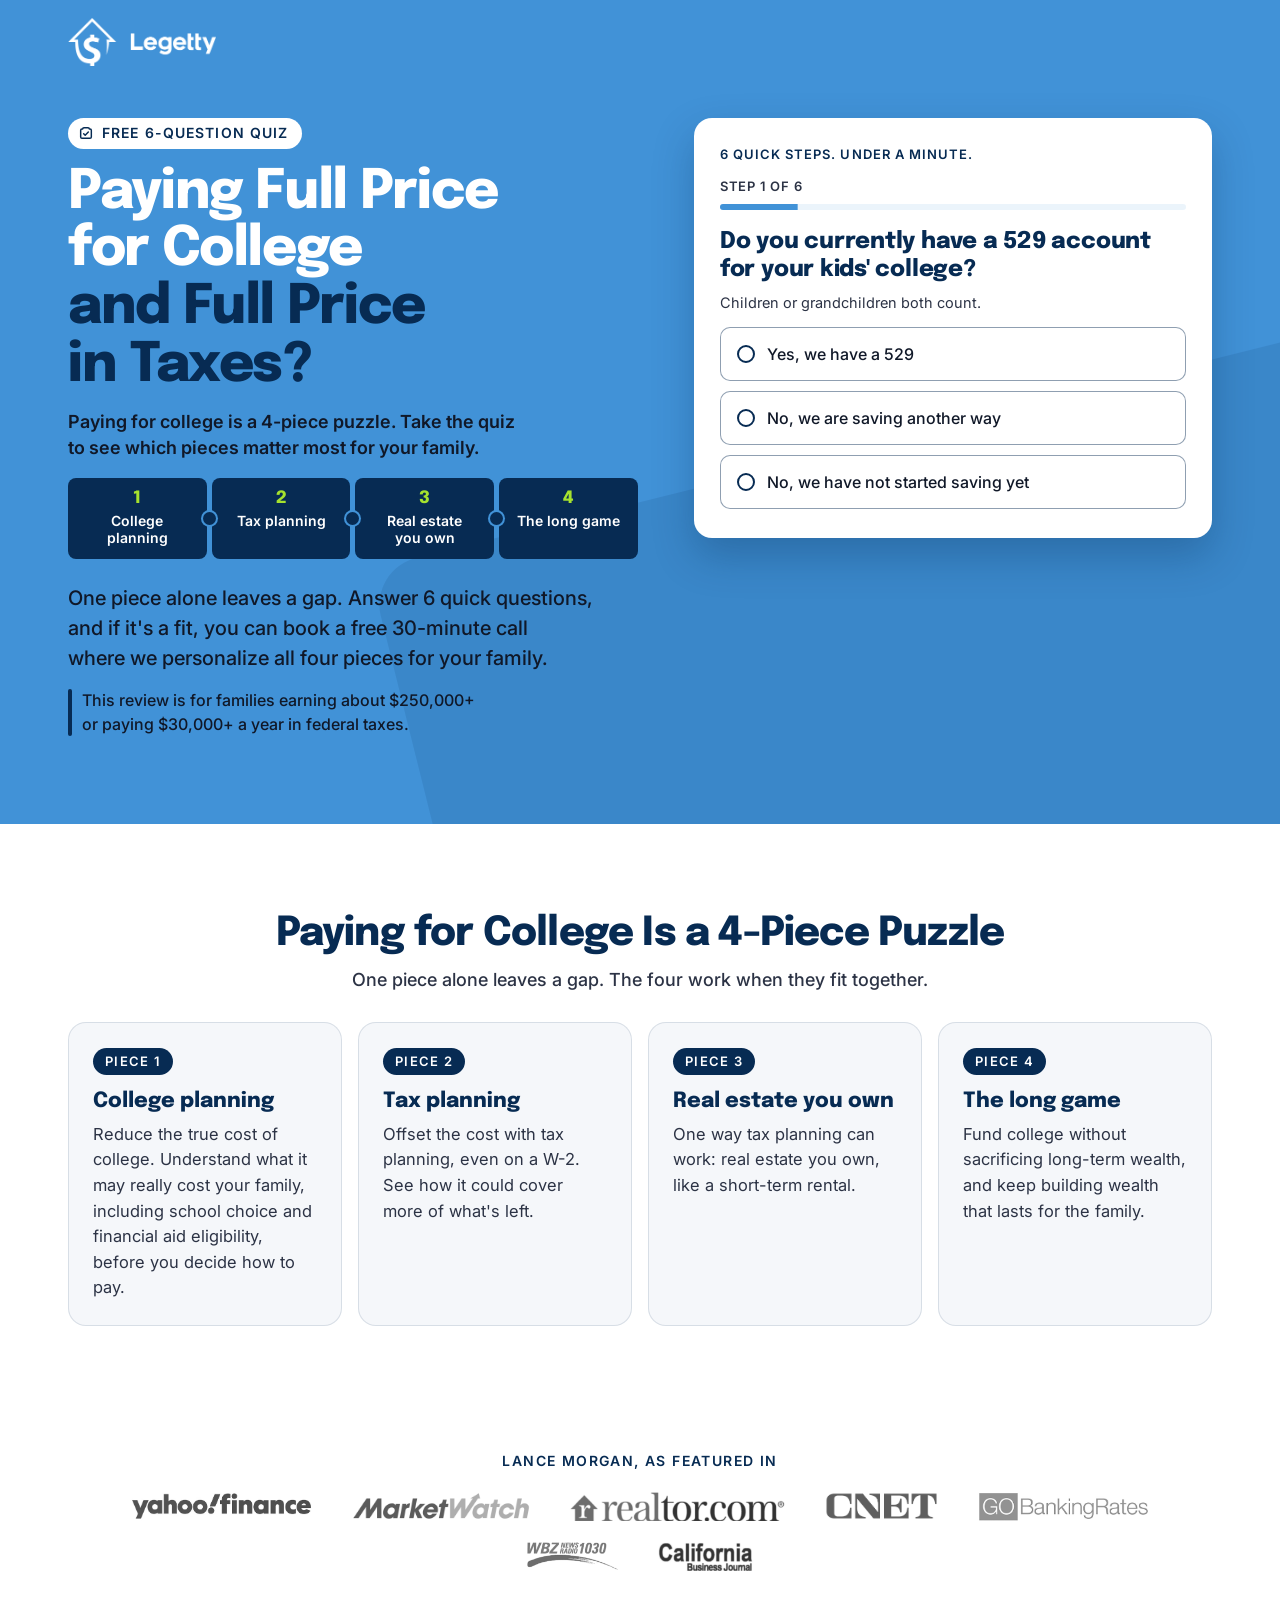
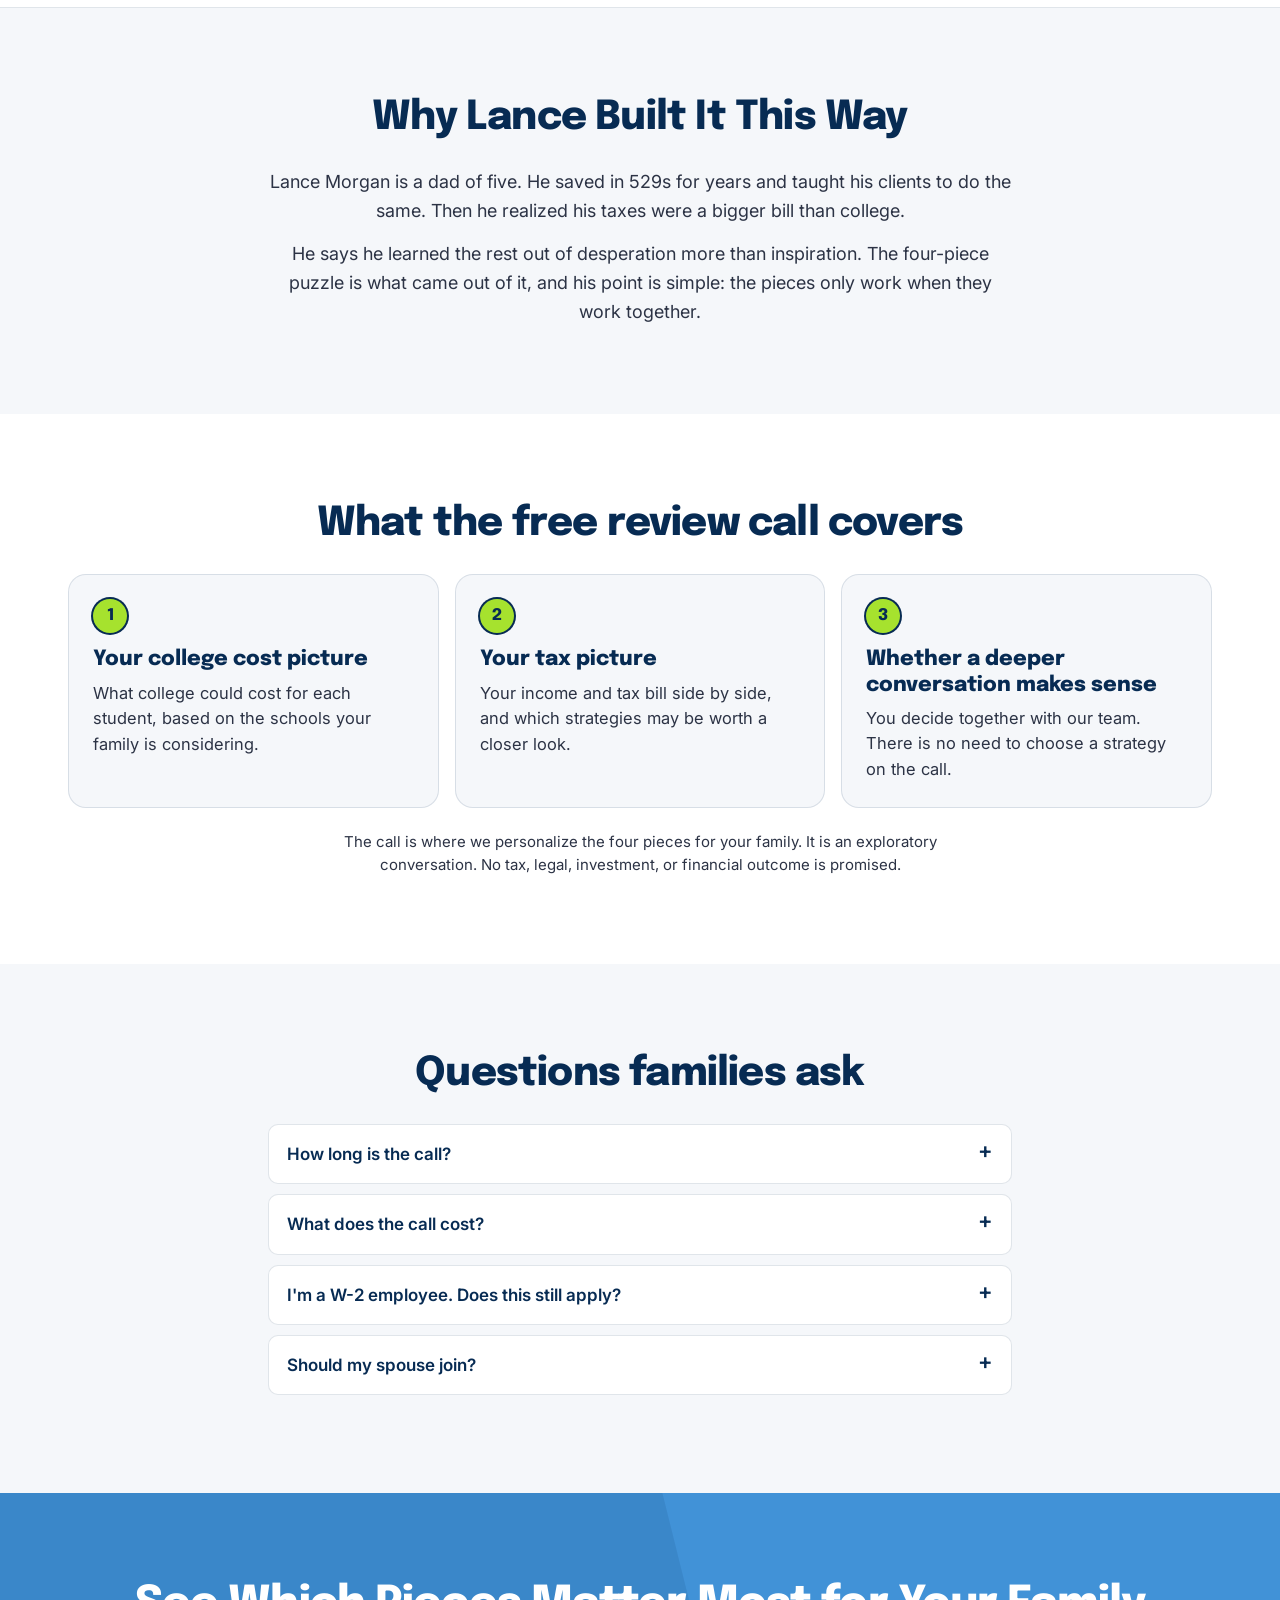
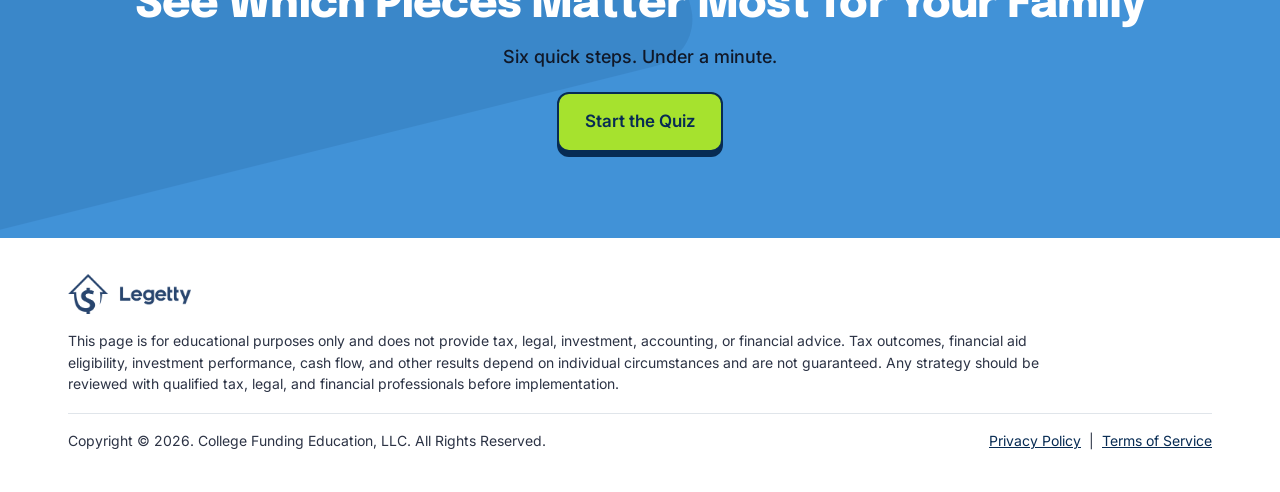
==== commit 9d4b68d5: "Quiz hero: full-price hook + four-piece puzzle; booking page lists pieces from quiz answers" ====
--- a/index.html
+++ b/index.html
@@ -3,7 +3,7 @@
 <head>
 <meta charset="utf-8">
 <meta name="viewport" content="width=device-width,initial-scale=1">
-<title>3 Steps to Pay for College Without Sacrificing Your Financial Future</title>
+<title>Paying Full Price for College and Full Price in Taxes?</title>
 <meta name="description" content="">
 <meta name="robots" content="noindex">
 <link rel="preconnect" href="https://fonts.googleapis.com">
@@ -110,6 +110,8 @@
           <span id="heroKicker"></span>
         </span>
         <h1 id="heroH1"></h1>
+        <p class="hook" id="heroHook"></p>
+        <ol class="pieces" id="heroPieces" aria-label="The four pieces"></ol>
       </div>
 
       <div class="quiz-card">
@@ -169,10 +171,15 @@
 
   var build = {
     steps: function (s) {
-      return '<section class="sec white"><div class="inner"><h2 class="sec-h">' + esc(s.title) + '</h2><div class="grid">' +
+      return '<section class="sec white"><div class="inner"><h2 class="sec-h' + (s.lead ? ' has-lead' : '') + '">' + esc(s.title) + '</h2>' +
+        (s.lead ? '<p class="seclead">' + esc(s.lead) + '</p>' : '') + '<div class="grid">' +
         (s.items || []).map(function (i, n) {
-          return '<div class="cell"><span class="tag">Step ' + (n + 1) + '</span><h3>' + esc(i.title) + '</h3><p>' + esc(i.body) + '</p></div>';
+          return '<div class="cell"><span class="tag">' + esc(s.tag || 'Step') + ' ' + (n + 1) + '</span><h3>' + esc(i.title) + '</h3><p>' + esc(i.body) + '</p></div>';
         }).join('') + '</div></div></section>';
+    },
+    story: function (s) {
+      return '<section class="sec"><div class="inner narrow story"><h2 class="sec-h">' + esc(s.title) + '</h2>' +
+        (s.body || []).map(function (p) { return '<p>' + esc(p) + '</p>'; }).join('') + '</div></section>';
     },
     /* Press: outlet logos only. */
     press: function (s) {
@@ -185,7 +192,7 @@
         }).join('') + '</div></div></section>';
     },
     covers: function (s) {
-      return '<section class="sec"><div class="inner"><h2 class="sec-h">' + esc(s.title) + '</h2><div class="grid">' +
+      return '<section class="sec white"><div class="inner"><h2 class="sec-h">' + esc(s.title) + '</h2><div class="grid">' +
         (s.items || []).map(function (i, n) {
           return '<div class="cell"><span class="num">' + (n + 1) + '</span><h3>' + esc(i.title) + '</h3><p>' + esc(i.body) + '</p></div>';
         }).join('') + '</div>' +
@@ -193,7 +200,7 @@
         '</div></section>';
     },
     faq: function (s) {
-      return '<section class="sec white"><div class="inner narrow"><h2 class="sec-h">' + esc(s.title) + '</h2>' +
+      return '<section class="sec"><div class="inner narrow"><h2 class="sec-h">' + esc(s.title) + '</h2>' +
         (s.items || []).map(function (i) {
           return '<details class="faq"><summary>' + esc(i.q) + '</summary><p>' + esc(i.a) + '</p></details>';
         }).join('') + '</div></section>';
@@ -221,6 +228,11 @@
   text('introNote', CFG.quiz.intro);
   text('heroKicker', CFG.kicker);
   text('heroQual', CFG.qualifier);
+  text('heroHook', CFG.hook);
+  var pc = document.getElementById('heroPieces');
+  if (pc) pc.innerHTML = (CFG.pieces || []).map(function (p, n) {
+    return '<li><b>' + (n + 1) + '</b>' + esc(p) + '</li>';
+  }).join('');
 })();
 </script>
 </body>
--- a/funnel.css
+++ b/funnel.css
@@ -75,10 +75,28 @@
 }
 .hero h1 .deep{color:var(--navy)}
 .hero h1 .lead-in{display:block}
+/* the reason to take the quiz, then the four pieces as one interlocking strip */
+.hook{margin:10px auto 0;font-size:15.5px;line-height:1.4;font-weight:600;color:var(--ink);max-width:30em;text-wrap:balance}
+.pieces{list-style:none;margin:12px 0 0;padding:0;display:grid;grid-template-columns:repeat(4,minmax(0,1fr));gap:4px}
+.pieces li{
+  position:relative;display:flex;flex-direction:column;align-items:center;gap:4px;
+  background:var(--navy);color:var(--white);border-radius:8px;padding:8px 10px 9px;
+  font:600 11.5px/1.2 var(--body);text-align:center;text-wrap:balance;
+}
+.pieces li b{font:800 14px/1 var(--head);color:var(--green)}
+/* the knob that locks each piece into the next */
+.pieces li:not(:last-child)::after{
+  content:"";position:absolute;z-index:1;right:-9px;top:50%;width:13px;height:13px;margin-top:-6.5px;
+  border-radius:50%;background:var(--navy);box-shadow:0 0 0 2px var(--blue);
+}
 .hero .sub{font-size:16px;line-height:1.5;font-weight:500;color:var(--ink);max-width:36em;margin:0 auto;text-wrap:balance}
 .qual{margin-top:12px;font-size:14px;line-height:1.45;font-weight:500;color:var(--ink);text-wrap:balance}
 
 @media(min-width:640px){
+  .hook{font-size:18px;margin-top:14px}
+  .pieces{margin-top:18px;gap:5px}
+  .pieces li{font-size:14px;padding:12px 14px 13px;gap:6px}
+  .pieces li b{font-size:17px}
   .kicker{font-size:14px;padding:7px 14px 7px 10px}
   .hero h1{font-size:clamp(2.05rem,1.25rem + 3.6vw,3.4rem);line-height:1.06;letter-spacing:-.025em;margin-top:16px}
   .hero .sub{font-size:clamp(1.0625rem,1rem + .35vw,1.25rem)}
@@ -91,6 +109,7 @@
     grid-template-areas:"top card" "more card";align-items:start;
   }
   .hero-top,.hero-more{text-align:left}
+  .hook{margin-left:0}
   .hero-top{align-self:end}
   .hero .sub{margin:0}
   .qual{display:flex;gap:10px;align-items:flex-start;margin-top:16px}
@@ -173,6 +192,7 @@
 .grid{display:grid;grid-template-columns:repeat(auto-fit,minmax(250px,1fr));gap:16px}
 .cell{background:var(--white);border:1px solid var(--line);border-radius:var(--radius-card);padding:24px}
 .sec.white .cell{background:var(--gray)}
+.grid:has(> .cell:nth-child(4)){grid-template-columns:repeat(auto-fit,minmax(220px,1fr))}
 .cell h3{font-weight:800;font-size:21px;line-height:1.2;color:var(--navy);margin-bottom:8px}
 .cell p{color:var(--ink-2);font-size:16.5px}
 .tag{
@@ -184,6 +204,10 @@
   background:var(--green);color:var(--navy);box-shadow:0 0 0 2px var(--navy);
   font:800 16px/1 var(--head);margin-bottom:14px;
 }
+.sec-h.has-lead{margin-bottom:10px}
+.seclead{text-align:center;font-size:18px;font-weight:500;color:var(--ink-2);margin:0 auto 28px;max-width:34em;text-wrap:balance}
+.story p{font-size:18px;line-height:1.6;color:var(--ink-2);text-align:center;text-wrap:pretty}
+.story p + p{margin-top:14px}
 .secnote{text-align:center;color:var(--ink-2);font-size:15px;max-width:44em;margin:22px auto 0}
 
 .press{padding:36px 0;background:var(--white);border-bottom:1px solid var(--line)}
@@ -191,6 +215,7 @@
 .logos{display:flex;flex-wrap:wrap;justify-content:center;align-items:center;gap:20px 38px}
 .logos img{height:30px;width:auto;object-fit:contain;filter:grayscale(1);opacity:.8}
 
+.press + .sec{border-top:0}
 .faq{background:var(--white);border:1px solid var(--line);border-radius:var(--radius-ctl);padding:0 18px;margin-bottom:10px}
 .faq summary{cursor:pointer;font-weight:600;list-style:none;font-size:17px;color:var(--navy);padding:16px 28px 16px 0;position:relative}
 .faq summary::-webkit-details-marker{display:none}
